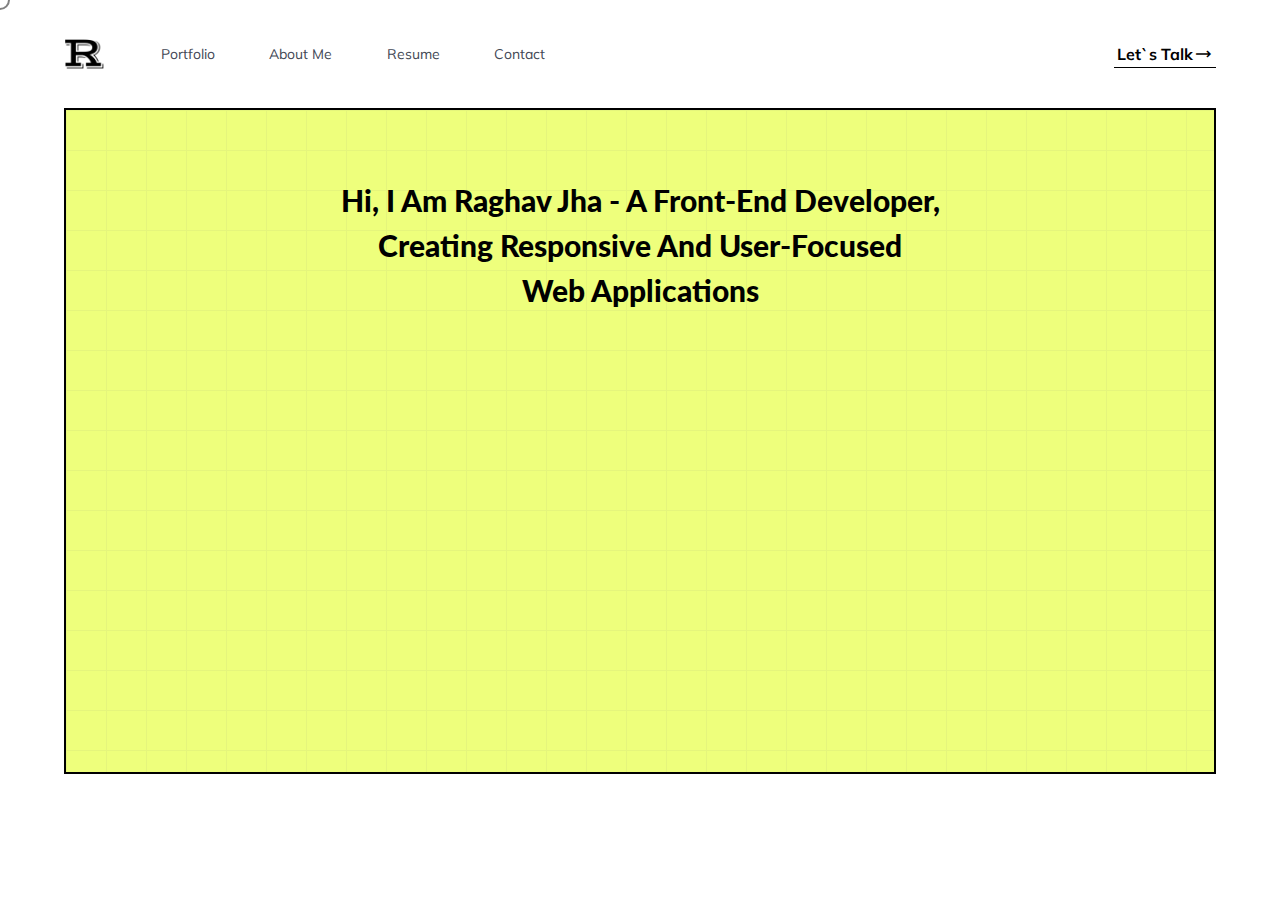
==== index.html @ bc1d254d "portfolio" ====
<!DOCTYPE html>
<html lang="en">
  <head>
    <meta charset="UTF-8" />
    <meta name="viewport" content="width=device-width, initial-scale=1.0" />
    <link rel="preconnect" href="https://fonts.googleapis.com" />
    <link rel="preconnect" href="https://fonts.gstatic.com" crossorigin />
    <link
      href="https://fonts.googleapis.com/css2?family=Danfo&family=Noto+Sans+JP:wght@100..900&family=Pacifico&family=Teko:wght@300..700&display=swap"
      rel="stylesheet"
    />
    <link rel="preconnect" href="https://fonts.googleapis.com" />
    <link rel="preconnect" href="https://fonts.gstatic.com" crossorigin />
    <link
      href="https://fonts.googleapis.com/css2?family=Danfo&family=Lato:ital,wght@0,100;0,300;0,400;0,700;0,900;1,100;1,300;1,400;1,700;1,900&family=Mulish:ital,wght@0,200..1000;1,200..1000&family=Noto+Sans+JP:wght@100..900&family=Nunito:ital,wght@0,200..1000;1,200..1000&family=Pacifico&family=Teko:wght@300..700&display=swap"
      rel="stylesheet"
    />
    <link
      rel="stylesheet"
      href="https://fonts.googleapis.com/css2?family=Material+Symbols+Outlined:opsz,wght,FILL,GRAD@20..48,100..700,0..1,-50..200"
    />
    <title>Grid Background</title>
    <link rel="stylesheet" href="style.css" />
  </head>
  <body>
    <!-- <div class="cursor-dot" data-cursor-dot></div> -->
    <div class="cursor-outline" id="cursor-out" data-cursor-outline></div>
    <div class="navbar">
      <img src="r.png" alt="" class="letter" />
      <div class="navContent">
        <div class="navitem">portfolio</div>
        <div class="navitem">about me</div>
        <div class="navitem">resume</div>
        <div class="navitem">contact</div>
      </div>
      <div class="lettalk">
        Let`s Talk<span class="material-symbols-outlined" id="rightArrow">
          trending_flat
        </span>
      </div>
    </div>
    <main>
      <div class="grid-background">
        <div class="meself-flex">
          <div class="meself" id="meself1">
            Hi, I am Raghav Jha - a Front-end Developer,
          </div>
          <div class="meself" id="meself2">
            creating responsive and user-focused
          </div>
          <div class="meself" id="meself3">web applications</div>
        </div>
      </div>
    </main>
    <script src="script.js"></script>
  </body>
</html>
---- style.css ----
*{
  margin: 0;
  padding: 0;
  box-sizing: border-box;
  font-family: "Mulish", sans-serif;
}
::-webkit-scrollbar {
  width: 7px;
  display: none;
}

/* Customize scrollbar track */
::-webkit-scrollbar-track {
  background-color: #050505;
}

/* Customize scrollbar thumb */
::-webkit-scrollbar-thumb {
  background-color: #610C27;
}

/* Customize scrollbar buttons */
::-webkit-scrollbar-button {
  background-color: transparent;
  display: none;
}
html {
  scroll-behavior: smooth;
  cursor: none;
}
body {
  background-color: #ffffff;
  overflow-x: hidden;
}
/* .cursor-dot{
  height: 5px;
  width: 5px;
  background-color:rgba(3, 3, 3, 0.5);
} */
.cursor-outline{
  height: 20px;
  width: 20px;
  border: 2px solid rgba(3, 3, 3, 0.5);
}
.cursor-dot, .cursor-outline {
  position: fixed;
  top: 0;
  left: 0;
  transform: translate(-50%,-50%);
  z-index: 1;
  border-radius: 50%;
  pointer-events: none;
}
.navbar {
  display: flex;
  margin: 0 auto;
  width: 90vw;
  height: 12vh;
  align-items: center;
  justify-content: space-between;
}
.letter {
  height: 30px;
  transition: transform 1s ease-in-out;
}
.letter:hover {
  transform: rotate(360deg);
}
.navContent {
  font-family: "Mulish", sans-serif;
  font-optical-sizing: auto;
  font-size: 14px;
  text-transform: capitalize;
  display: flex;
  justify-content: space-between;
  color: #424855;
  width: 30vw;
  margin-right: 40vw;
}
.lettalk {
  font-family: "Mulish", sans-serif;
  font-optical-sizing: auto;
  font-size: 16px;
  font-weight: 700;
  display: flex;
  align-items: center;
  padding: 3px;
  border-bottom: 1px solid black;
  box-sizing: content-box;
  transition: background-color 1s, color 1s, transform 1s;
}
.lettalk:hover {
  background-color: black;
  color: white;
  transform: scale(1.05);
  box-shadow: 0 4px 6px rgba(0, 0, 0, 0.5);
}
.lettalk:hover ~ #cursor-out {
  color: white;
  background-color: #fff;
}
.material-symbols-outlined{
  font-weight: 400;
  font-size: 20px;
}
.grid-background {
  width: 90vw;
  margin: 0 auto;
  height: 74vh;
  background-color: #eeff7c;
  background-image: linear-gradient(to right, #e5f57c 1px, transparent 1px),
    linear-gradient(to bottom, #e5f57c 1px, transparent 1px);
  /* background: linear-gradient(#d0d070 1px, transparent 1px),
    linear-gradient(90deg, #d0d070 1px, transparent 1px); */
  background-size:40px 40px;
  border: 2px solid black;
}
.meself-flex {
  display: flex;
  flex-direction: column;
  align-items: center;
  margin-top: 8vh;
}
.meself {
  font-family: "Nunito", sans-serif;
  font-family: "Lato", sans-serif;
  /* font-optical-sizing: auto; */
  font-weight: 900;
  font-style: normal;
  text-transform: capitalize;
  font-size: 30px;
  margin-bottom: 1vh;
}
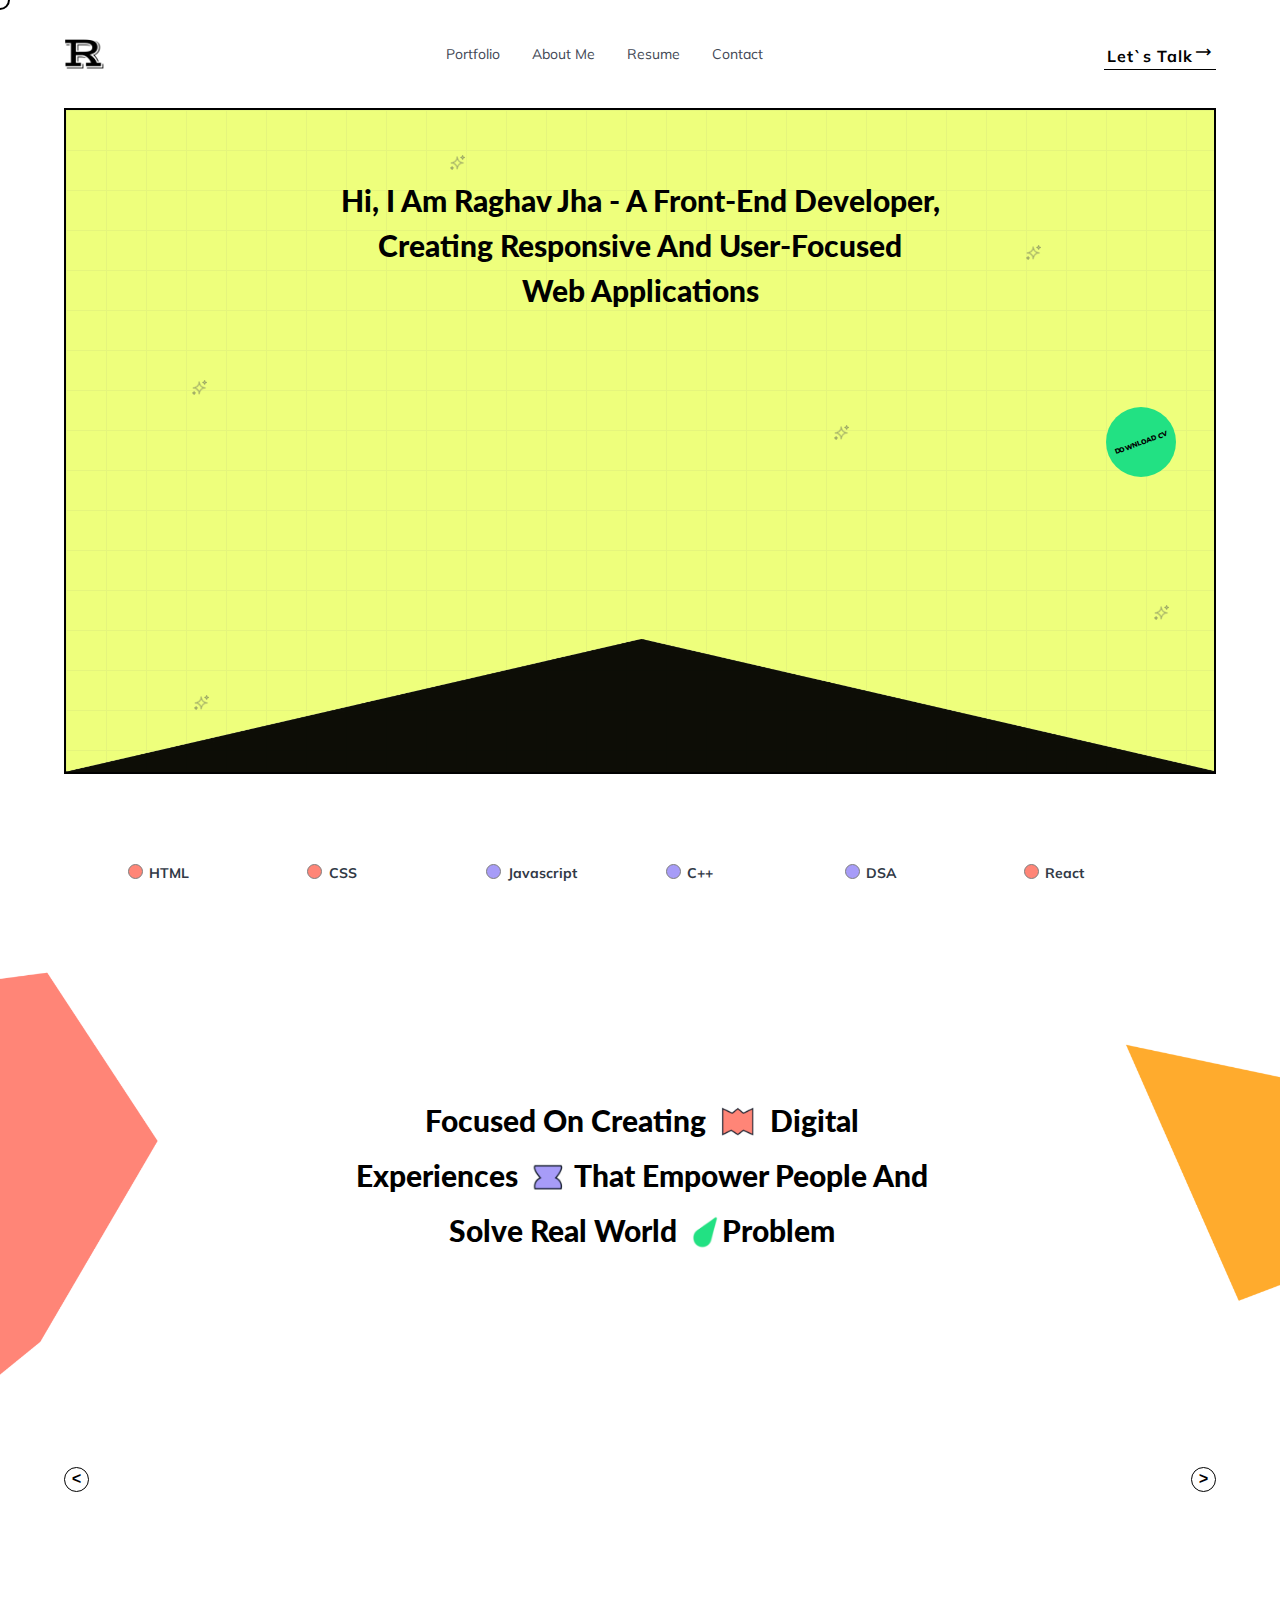
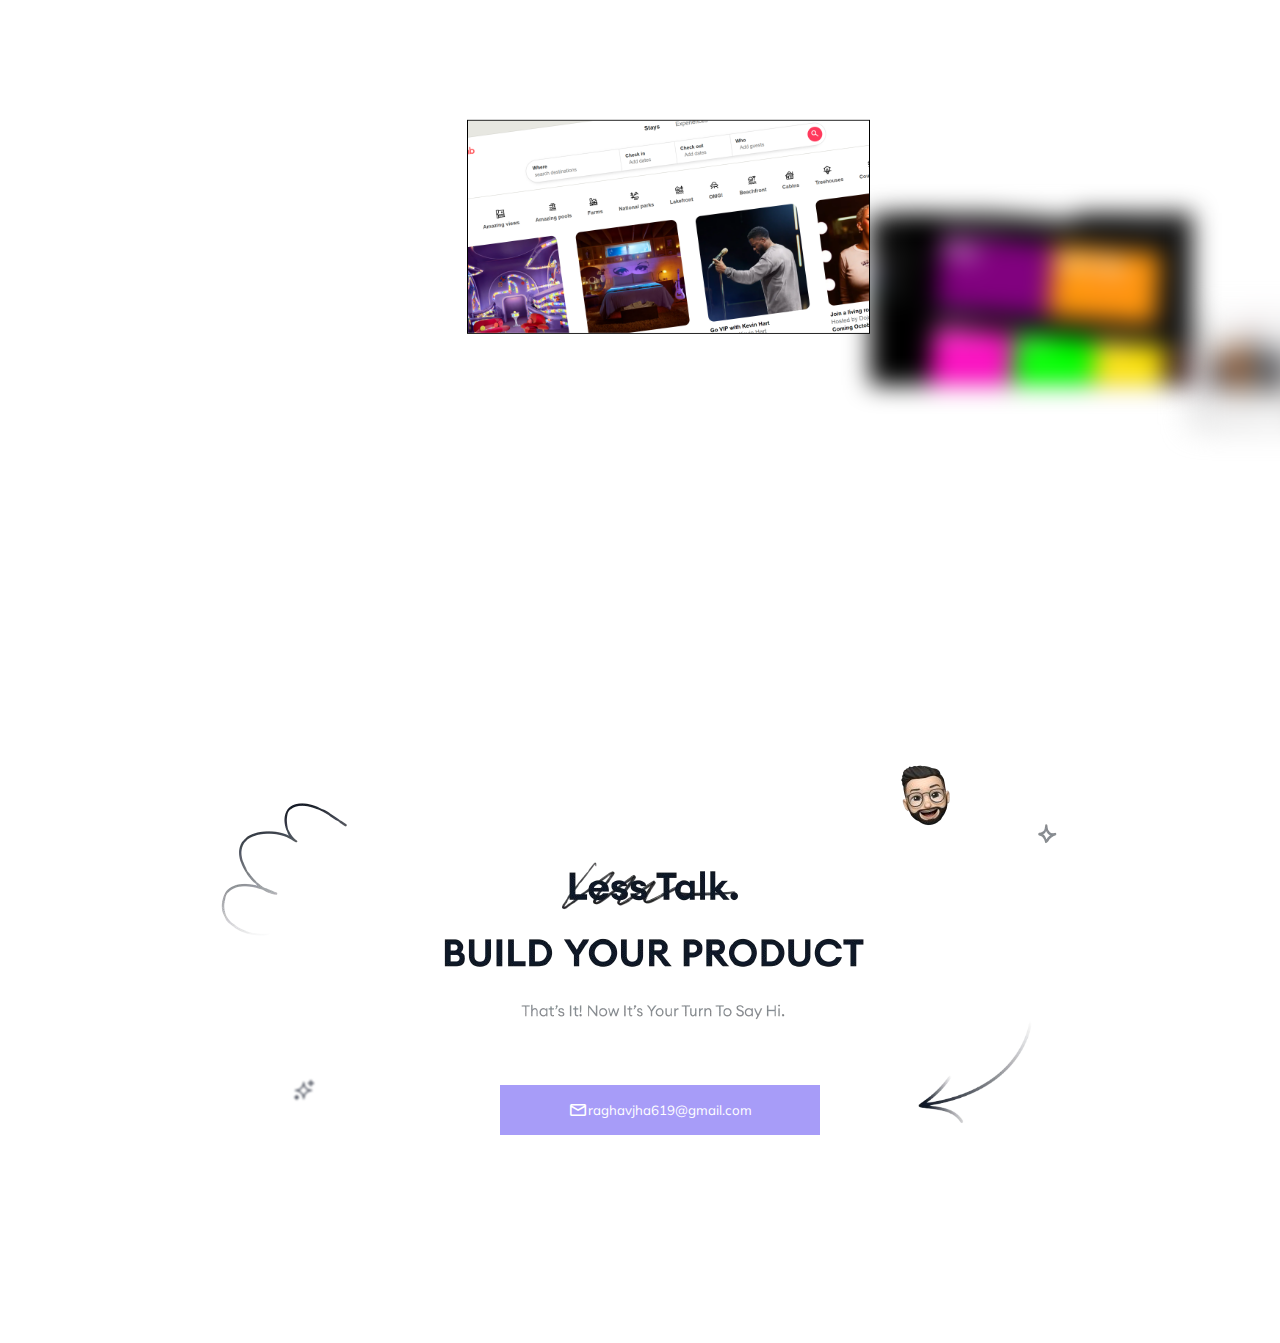
==== commit 97d3a2d7: "complete" ====
--- a/index.html
+++ b/index.html
@@ -20,7 +20,7 @@
       href="https://fonts.googleapis.com/css2?family=Material+Symbols+Outlined:opsz,wght,FILL,GRAD@20..48,100..700,0..1,-50..200"
     />
     <title>Grid Background</title>
-    <link rel="stylesheet" href="style.css" />
+    <link rel="stylesheet" href="istyle.css" />
   </head>
   <body>
     <!-- <div class="cursor-dot" data-cursor-dot></div> -->
@@ -33,10 +33,10 @@
         <div class="navitem">resume</div>
         <div class="navitem">contact</div>
       </div>
-      <div class="lettalk">
+      <div class="lettalk" ><a href="#email">
         Let`s Talk<span class="material-symbols-outlined" id="rightArrow">
           trending_flat
-        </span>
+        </span></a>
       </div>
     </div>
     <main>
@@ -50,8 +50,135 @@
           </div>
           <div class="meself" id="meself3">web applications</div>
         </div>
+        <div class="parent-cv">
+          <div class="cv">DOWNLOAD CV</div>
+        </div>
+        <img src="Star.png" alt="" class="star" id="star1" />
+        <img src="Star.png" alt="" class="star" id="star2" />
+        <img src="Star.png" alt="" class="star" id="star3" />
+        <img src="Star.png" alt="" class="star" id="star4" />
+        <img src="Star.png" alt="" class="star" id="star5" />
+        <img src="Star.png" alt="" class="star" id="star6" />
+        <img src="triangle.png" alt="" class="mountain" />
+      </div>
+
+      <div class="skill">
+        <div class="skillset">
+          <div class="skillcircle" id="HTML"></div>
+          <div class="skillname">HTML</div>
+        </div>
+        <div class="skillset">
+          <div class="skillcircle" id="CSS"></div>
+          <div class="skillname">CSS</div>
+        </div>
+        <div class="skillset">
+          <div class="skillcircle" id="Javascript"></div>
+          <div class="skillname">Javascript</div>
+        </div>
+        <div class="skillset">
+          <div class="skillcircle" id="C++"></div>
+          <div class="skillname">C++</div>
+        </div>
+        <div class="skillset">
+          <div class="skillcircle" id="DSA"></div>
+          <div class="skillname">DSA</div>
+        </div>
+        <div class="skillset">
+          <div class="skillcircle" id="React"></div>
+          <div class="skillname">React</div>
+        </div>
+      </div>
+      <div class="mid-sec">
+        <div class="leftsec">
+          <img src="left.png" alt="" id="block1" />
+        </div>
+        <div class="middesc">
+          <div class="middesc1">
+            focused on creating <img src="1.png" class="midimg" /> digital
+          </div>
+          <div class="middesc1">
+            experiences <img src="2.png" class="midimg" /> that empower people
+            and
+          </div>
+          <div class="middesc1">
+            solve real world <img src="3.png" class="midimg" />problem
+          </div>
+        </div>
+        <div class="rightsec">
+          <img src="right.png" alt="" id="block2" />
+        </div>
+      </div>
+      <div class="carousel">
+        <div class="list">
+          <!-- 1 -->
+          <div class="item">
+            <img src="myntra.png" alt="" class="itemimage"/>
+            <div class="intro">
+              <div class="title">Project</div>
+              <div class="topic">Myntra</div>
+              <div class="desc">"A clone of Myntra's homepage created using HTML and CSS, showcasing a fully responsive design. This project includes a dynamic navigation bar, category sections, and product grid layouts that mimic the user interface and experience of the original Myntra website. It demonstrates proficiency in front-end development and the ability to replicate complex e-commerce layouts."</div>
+            </div>
+          </div>
+          <!-- 2 -->
+          <div class="item">
+            <img src="airbnb.png" alt="" class="itemimage"/>
+            <div class="intro">
+              <div class="title">Project</div>
+              <div class="topic">airbnb</div>
+              <div class="desc">"A clone of Airbnb's landing page created using HTML and CSS, featuring a responsive design with a clean navigation bar, property listings grid, and interactive UI elements. This project demonstrates front-end development skills in structuring and styling web content to closely resemble the original Airbnb interface."</div>
+            </div>
+          </div>
+          <!-- 3 -->
+          <div class="item">
+            <img src="spotify.png" alt="" class="itemimage"/>
+            <div class="intro">
+              <div class="title">Project</div>
+              <div class="topic">Spotify</div>
+              <div class="desc">"A clone of Spotify's homepage developed with HTML and CSS, featuring a sleek, responsive design that mirrors the streaming platform's interface. This project includes a navigation bar, music categories, and playlist layouts, replicating the look and feel of Spotify's web application. It highlights skills in front-end development, focusing on pixel-perfect design and responsive layout techniques to create a user-friendly music streaming interface."</div>
+            </div>
+          </div>
+          <!-- 4 -->
+          <div class="item">
+            <img src="myntra.png" alt="" class="itemimage"/>
+            <div class="intro">
+              <div class="title">Project</div>
+              <div class="topic">Myntra</div>
+              <div class="desc">"A clone of Myntra's homepage created using HTML and CSS, showcasing a fully responsive design. This project includes a dynamic navigation bar, category sections, and product grid layouts that mimic the user interface and experience of the original Myntra website. It demonstrates proficiency in front-end development and the ability to replicate complex e-commerce layouts."</div>
+            </div>
+          </div>
+          <!-- 5 -->
+          <div class="item">
+            <img src="weather.png" alt="" class="itemimage"/>
+            <div class="intro">
+              <div class="title">Project</div>
+              <div class="topic">Weather</div>
+              <div class="desc">"A simple weather app created with HTML, CSS, and JavaScript that fetches real-time weather data based on user input. The app displays current temperature, weather conditions, and other essential details with a clean, responsive interface. This project demonstrates API integration, dynamic content updates, and responsive design skills, offering a practical example of front-end development and JavaScript functionality in action."</div>
+            </div>
+          </div>
+        </div>
+        <!-- arrows -->
+        <div class="arrows">
+          <button id="prev"><</button>
+          <button id="next">></button>
+        </div>
       </div>
     </main>
-    <script src="script.js"></script>
+    <footer>
+      <div class="footerflex">
+
+        <img src="footer.png" alt="" class="footerimage">
+        <div class="footerhorizontalflex">
+          <img src="Star.png" alt="" class="starimg">
+          <button class="email" id="email">
+            <span class="material-symbols-outlined" id="mailicon">
+              mail
+              </span>
+            raghavjha619@gmail.com
+          </button>
+          <img src="funkyarrow.png" alt="" class="funkyarrow">
+        </div>
+      </div>
+    </footer>
+    <script src="iscript.js"></script>
   </body>
 </html>
--- a/istyle.css
+++ b/istyle.css
@@ -0,0 +1,568 @@
+* {
+  margin: 0;
+  padding: 0;
+  box-sizing: border-box;
+  font-family: "Mulish", sans-serif;
+}
+:root {
+  --item1-transform: translate(-100%, 5%) scale(1.5);
+  --item1-filter: blur(30px);
+  --item1-z-index: 11;
+  --item1-pointer-events: none;
+  --item1-opacity: 0;
+
+  --item2-transform: translate(0, 0) scale(1);
+  --item2-filter: blur(0px);
+  --item2-z-index: 10;
+  --item2-pointer-events: none;
+  --item2-opacity: 1;
+
+  --item3-transform: translate(50%, 10%) scale(0.8);
+  --item3-filter: blur(15px);
+  --item3-z-index: 8;
+  --item3-pointer-events: none;
+  --item3-opacity: 1;
+
+  --item4-transform: translate(90%, 20%) scale(0.5);
+  --item4-filter: blur(30px);
+  --item4-z-index: 7;
+  --item4-pointer-events: none;
+  --item4-opacity: 1;
+
+  --item5-transform: translate(120%, 30%) scale(0.3);
+  --item5-filter: blur(40px);
+  --item5-z-index: 6;
+  --item5-pointer-events: none;
+  --item5-opacity: 0;
+}
+::-webkit-scrollbar {
+  width: 7px;
+  display: none;
+}
+/* Customize scrollbar track */
+::-webkit-scrollbar-track {
+  background-color: #050505;
+}
+
+/* Customize scrollbar thumb */
+::-webkit-scrollbar-thumb {
+  background-color: #610c27;
+}
+
+/* Customize scrollbar buttons */
+::-webkit-scrollbar-button {
+  background-color: transparent;
+  display: none;
+}
+html {
+  scroll-behavior: smooth;
+  cursor: none;
+}
+body {
+  background-color: #ffffff;
+  overflow-x: hidden;
+}
+/* .cursor-dot{
+  height: 5px;
+  width: 5px;
+  background-color:rgba(3, 3, 3, 0.5);
+} */
+.cursor-outline {
+  height: 20px;
+  width: 20px;
+  border: 2px solid #000000;
+  transition: border-color 1s;
+}
+.cursor-dot,
+.cursor-outline {
+  position: fixed;
+  top: 0;
+  left: 0;
+  transform: translate(-50%, -50%);
+  z-index: 1;
+  border-radius: 50%;
+  pointer-events: none;
+}
+.navbar {
+  display: flex;
+  margin: 0 auto;
+  width: 90vw;
+  height: 12vh;
+  align-items: center;
+  justify-content: space-between;
+}
+.letter {
+  height: 30px;
+  transition: transform 1s ease-in-out;
+}
+.letter:hover {
+  transform: rotate(360deg);
+}
+.navContent {
+  font-family: "Mulish", sans-serif;
+  font-optical-sizing: auto;
+  font-size: 14px;
+  text-transform: capitalize;
+  display: flex;
+  justify-content: space-between;
+  color: #424855;
+  gap: 2rem;
+  /* margin-right: 40vw; */
+}
+.lettalk {
+  font-family: "Mulish", sans-serif;
+  font-optical-sizing: auto;
+  font-size: 16px;
+  font-weight: 700;
+  display: flex;
+  align-items: center;
+  padding: 3px;
+  border-bottom: 1px solid black;
+  box-sizing: content-box;
+  transition: background-color 1s, color 1s, transform 1s;
+  letter-spacing: 1px;
+}
+.lettalk:hover {
+  background-color: black;
+  color: white;
+  transform: scale(1.05);
+  box-shadow: 0 4px 6px rgba(0, 0, 0, 0.5);
+}
+a{
+  text-decoration: none;
+  color: #000000;
+}
+a:hover{
+  text-decoration: none;
+  color: #ffffff;
+}
+/* .lettalk:hover ~ #cursor-out {
+  background-color: white; 
+  border-color: white; 
+} */
+
+.material-symbols-outlined {
+  font-weight: 400;
+  font-size: 20px;
+}
+.grid-background {
+  position: relative;
+  width: 90vw;
+  margin: 0 auto;
+  margin-bottom: 10vh;
+  height: 74vh;
+  background-color: #eeff7c;
+  background-image: linear-gradient(to right, #e5f57c 1px, transparent 1px),
+    linear-gradient(to bottom, #e5f57c 1px, transparent 1px);
+  /* background: linear-gradient(#d0d070 1px, transparent 1px),
+    linear-gradient(90deg, #d0d070 1px, transparent 1px); */
+  background-size: 40px 40px;
+  border: 2px solid black;
+  transition: box-shadow 1s;
+  overflow: hidden;
+}
+.grid-background:hover {
+  box-shadow: 0 4px 10px rgba(0, 0, 0, 0.3);
+}
+.star {
+  height: 15px;
+  opacity: 0.5;
+  position: absolute;
+}
+#star1 {
+  top: 30vh;
+  left: 14vh;
+}
+#star2 {
+  top: 5vh;
+  left: 30vw;
+}
+#star3 {
+  top: 65vh;
+  left: 10vw;
+}
+#star4 {
+  top: 15vh;
+  left: 75vw;
+}
+#star5 {
+  top: 55vh;
+  left: 85vw;
+}
+#star6 {
+  top: 35vh;
+  left: 60vw;
+}
+.mountain {
+  opacity: 0.95;
+  height: 15vh;
+  width: 100%;
+  position: absolute;
+  bottom: 0;
+}
+.meself-flex {
+  display: flex;
+  flex-direction: column;
+  align-items: center;
+  margin-top: 8vh;
+}
+.meself {
+  font-family: "Lato", sans-serif;
+  /* font-optical-sizing: auto; */
+  font-weight: 900;
+  font-style: normal;
+  text-transform: capitalize;
+  font-size: 30px;
+  margin-bottom: 1vh;
+}
+.parent-cv {
+  position: relative;
+  top: 10vh;
+  float: right;
+  margin-right: 3vw;
+  height: 70px;
+  width: 70px;
+  border-radius: 50%;
+  background-color: #22e183;
+  display: flex;
+  align-items: center;
+  justify-content: center;
+}
+.cv {
+  text-align: center;
+  font-size: 7px;
+  font-weight: 900;
+  transform: rotate(-20deg);
+}
+
+.skill {
+  display: flex;
+  justify-content: space-between;
+  width: 80vw;
+  margin: 3vh 10vw 3vh 10vw;
+  font-family: "Nunito", "Lato", sans-serif;
+  color: #313946;
+  font-size: 14px;
+  font-weight: 700;
+}
+.skillcircle {
+  /* background-color: #ee0b0b; */
+  height: 15px;
+  width: 15px;
+  border-radius: 50%;
+  border: 1px solid #808080;
+  margin-right: 0.5vw;
+}
+.skillset {
+  width: 10vw;
+  display: flex;
+  min-width: 90px;
+}
+.mid-sec {
+  display: flex;
+  align-items: center;
+  width: 100vw;
+  height: 45vh;
+  justify-content: space-between;
+  margin: 10vh 0;
+}
+.middesc {
+  display: flex;
+  flex-direction: column;
+  align-items: center;
+  justify-content: center;
+}
+.middesc1 {
+  font-family: "Lato", sans-serif;
+  /* font-optical-sizing: auto; */
+  font-weight: 900;
+  font-style: normal;
+  text-transform: capitalize;
+  font-size: 30px;
+  margin-bottom: 1vh;
+}
+.midimg {
+  height: 40px;
+  position: relative;
+  top: 10px;
+}
+#block1 {
+  height: 45vh;
+}
+#block2 {
+  height: 30vh;
+}
+
+/* carousel   */
+
+.carousel {
+  width: 100vw;
+  height: 100vh;
+  position: relative;
+  /* background-color: #dde7b5; */
+  /* margin-bottom: 5vh; */
+}
+.carousel .list {
+  position: absolute;
+  width: 90vw;
+  height: 80%;
+  top: 0;
+  left: 50%;
+  transform: translateX(-50%);
+}
+.carousel .list .item {
+  position: absolute;
+  width: 70%;
+  height: 100%;
+  top: 0;
+  left: 0;
+  font-size: 15px;
+  opacity: 0;
+}
+.carousel .list .item .itemimage {
+  width: 50%;
+  position: absolute;
+  top: 50%;
+  transform: translateY(-50%);
+  right: 0;
+  border: 1px solid black;
+}
+.carousel .list .item .intro {
+  position: absolute;
+  top: 50%;
+  transform: translateY(-50%);
+  width: 300px;
+  pointer-events: none;
+}
+.carousel .list .item:nth-child(2) {
+  opacity: 1;
+  pointer-events: auto;
+  transition: opacity 0.5s;
+}
+/* .carousel .list .item:nth-child(2) {
+  opacity: 1;
+  pointer-events: auto;
+  transition: opacity 0.5s;
+} */
+.carousel .list .item:nth-child(n + 5) {
+  opacity: 0;
+  pointer-events: none;
+}
+
+.carousel .list .item:nth-child(2) {
+  opacity: 1;
+  transform: translate(0, 0);
+  filter: blur(0);
+  z-index: 10;
+}
+.carousel .list .item:nth-child(1) {
+  transform: var(--item1-transform);
+  filter: var(--item1-filter);
+  z-index: var(--item1-z-index);
+  pointer-events: var(--item1-pointer-events);
+  opacity: var(--item1-opacity);
+}
+.carousel .list .item:nth-child(3) {
+  transform: var(--item3-transform);
+  filter: var(--item3-filter);
+  z-index: var(--item3-z-index);
+  opacity: var(--item3-opacity);
+}
+.carousel .list .item:nth-child(4) {
+  transform: var(--item4-transform);
+  filter: var(--item4-filter);
+  z-index: var(--item4-z-index);
+  opacity: var(--item4-opacity);
+}
+.carousel .list .item:nth-child(5) {
+  transform: var(--item5-transform);
+  filter: var(--item5-filter);
+  z-index: var(--item5-z-index);
+  opacity: var(--item5-opacity);
+  pointer-events: none;
+}
+.carousel .arrows {
+  position: absolute;
+  /* bottom: 10px; */
+  width: 90%;
+  left: 50%;
+  transform: translateX(-50%);
+  display: flex;
+  justify-content: space-between;
+  align-items: center;
+}
+.carousel .arrows #prev,
+.arrows #next {
+  width: 25px;
+  height: 25px;
+  border: 1px solid black;
+  border-radius: 50%;
+  background-color: transparent;
+  font-family: monospace;
+  font-size: large;
+  font-weight: bold;
+}
+.carousel .list .item .intro .title {
+  font-size: 2em;
+  line-height: 0.8em;
+}
+.carousel .list .item .intro .topic {
+  font-size: 4em;
+  text-transform: capitalize;
+  font-weight: 500;
+}
+.carousel .list .item .intro .desc {
+  font-size: small;
+}
+.carousel .list .item .intro .title,
+.carousel .list .item .intro .desc,
+.carousel .list .item .intro .topic {
+  opacity: 0;
+  animation: showcontent 0.5s 0.7s ease-in-out 1 forwards;
+}
+@keyframes showcontent {
+  from {
+    transform: translateY(50px);
+    filter: blur(30px);
+  }
+  to {
+    transform: translateY(0);
+    filter: blur(0);
+    opacity: 1;
+  }
+}
+.carousel .list .item .intro .topic {
+  animation-delay: 0.9s;
+}
+.carousel .list .item .intro .desc {
+  animation-delay: 1.1s;
+}
+
+
+
+/* next click effect */
+
+.carousel.next .list .item:nth-child(1) {
+  animation: positionitem2 0.5s ease-in-out 1 forwards;
+}
+.carousel.next .list .item:nth-child(2) {
+  animation: positionitem3 0.7s ease-in-out 1 forwards;
+}
+.carousel.next .list .item:nth-child(3) {
+  animation: positionitem4 0.9s ease-in-out 1 forwards;
+}
+.carousel.next .list .item:nth-child(4) {
+  animation: positionitem5 1.1s ease-in-out 1 forwards;
+}
+.carousel.next .list .item:nth-child(5) {
+  animation: positionitem1 1.3s ease-in-out 1 forwards;
+}
+@keyframes positionitem2 {
+  from {
+    opacity: 1;
+    transform: translate(0, 0);
+    filter: blur(0);
+    z-index: 10;
+  }
+}
+@keyframes positionitem3 {
+  from {
+    transform: var(--item3-transform);
+    filter: var(--item3-filter);
+    z-index: var(--item3-z-index);
+    opacity: var(--item3-opacity);
+  }
+}
+@keyframes positionitem4 {
+  from {
+    transform: var(--item4-transform);
+    filter: var(--item4-filter);
+    z-index: var(--item4-z-index);
+    opacity: var(--item4-opacity);
+  }
+}
+@keyframes positionitem5 {
+  from {
+    transform: var(--item5-transform);
+    filter: var(--item5-filter);
+    z-index: var(--item5-z-index);
+    opacity: var(--item5-opacity);
+    pointer-events: none;
+  }
+}
+@keyframes positionitem1 {
+  from {
+    transform: var(--item1-transform);
+    filter: var(--item1-filter);
+    z-index: var(--item1-z-index);
+    pointer-events: var(--item1-pointer-events);
+    opacity: var(--item1-opacity);
+  }
+}
+.carousel.prev .list .item:nth-child(1) {
+  animation: positionitem5 0.5s ease-in-out 1 forwards;
+}
+.carousel.prev .list .item:nth-child(2) {
+  animation: positionitem1 0.7s ease-in-out 1 forwards;
+}
+.carousel.prev .list .item:nth-child(3) {
+  animation: positionitem2 0.9s ease-in-out 1 forwards;
+}
+.carousel.prev .list .item:nth-child(4) {
+  animation: positionitem3 1.1s ease-in-out 1 forwards;
+}
+.carousel.prev .list .item:nth-child(5) {
+  animation: positionitem4 1.3s ease-in-out 1 forwards;
+}
+
+
+/* footer */
+
+.footerflex{
+  display: flex;
+  flex-direction: column;
+  align-items: center;
+  align-content: center;
+  justify-content: center;
+  height: 64vh;
+  position: relative;
+  margin: 0 5vw;
+  top: -10vh;
+}
+.footerhorizontalflex{
+  display: flex;
+  width: 100%;
+  /* justify-content: center; */
+  align-items: center;
+  margin: 0 5vw;
+  /* gap: 3vw; */
+}
+.email{
+  position: relative;
+  height: 50px;
+  width: 25vw;
+  left: 50%;
+  transform: translateX(-50%);
+  cursor: none;   
+  border: 0;
+  background-color: #a79cf8;
+  color: #ffffff;
+  display: flex;
+  align-items: center;
+  justify-content: center;
+}
+.starimg{
+  position: relative;
+  left: 20%;
+  bottom: 20px;
+  height: 20px;
+  filter: blur(0.8px);
+}
+.funkyarrow{
+  height: 15vh;
+  transform: translateY(-50%);
+  position: relative;
+  left: 50%;
+  bottom: 40px;
+  transform: translateX(-50%);
+}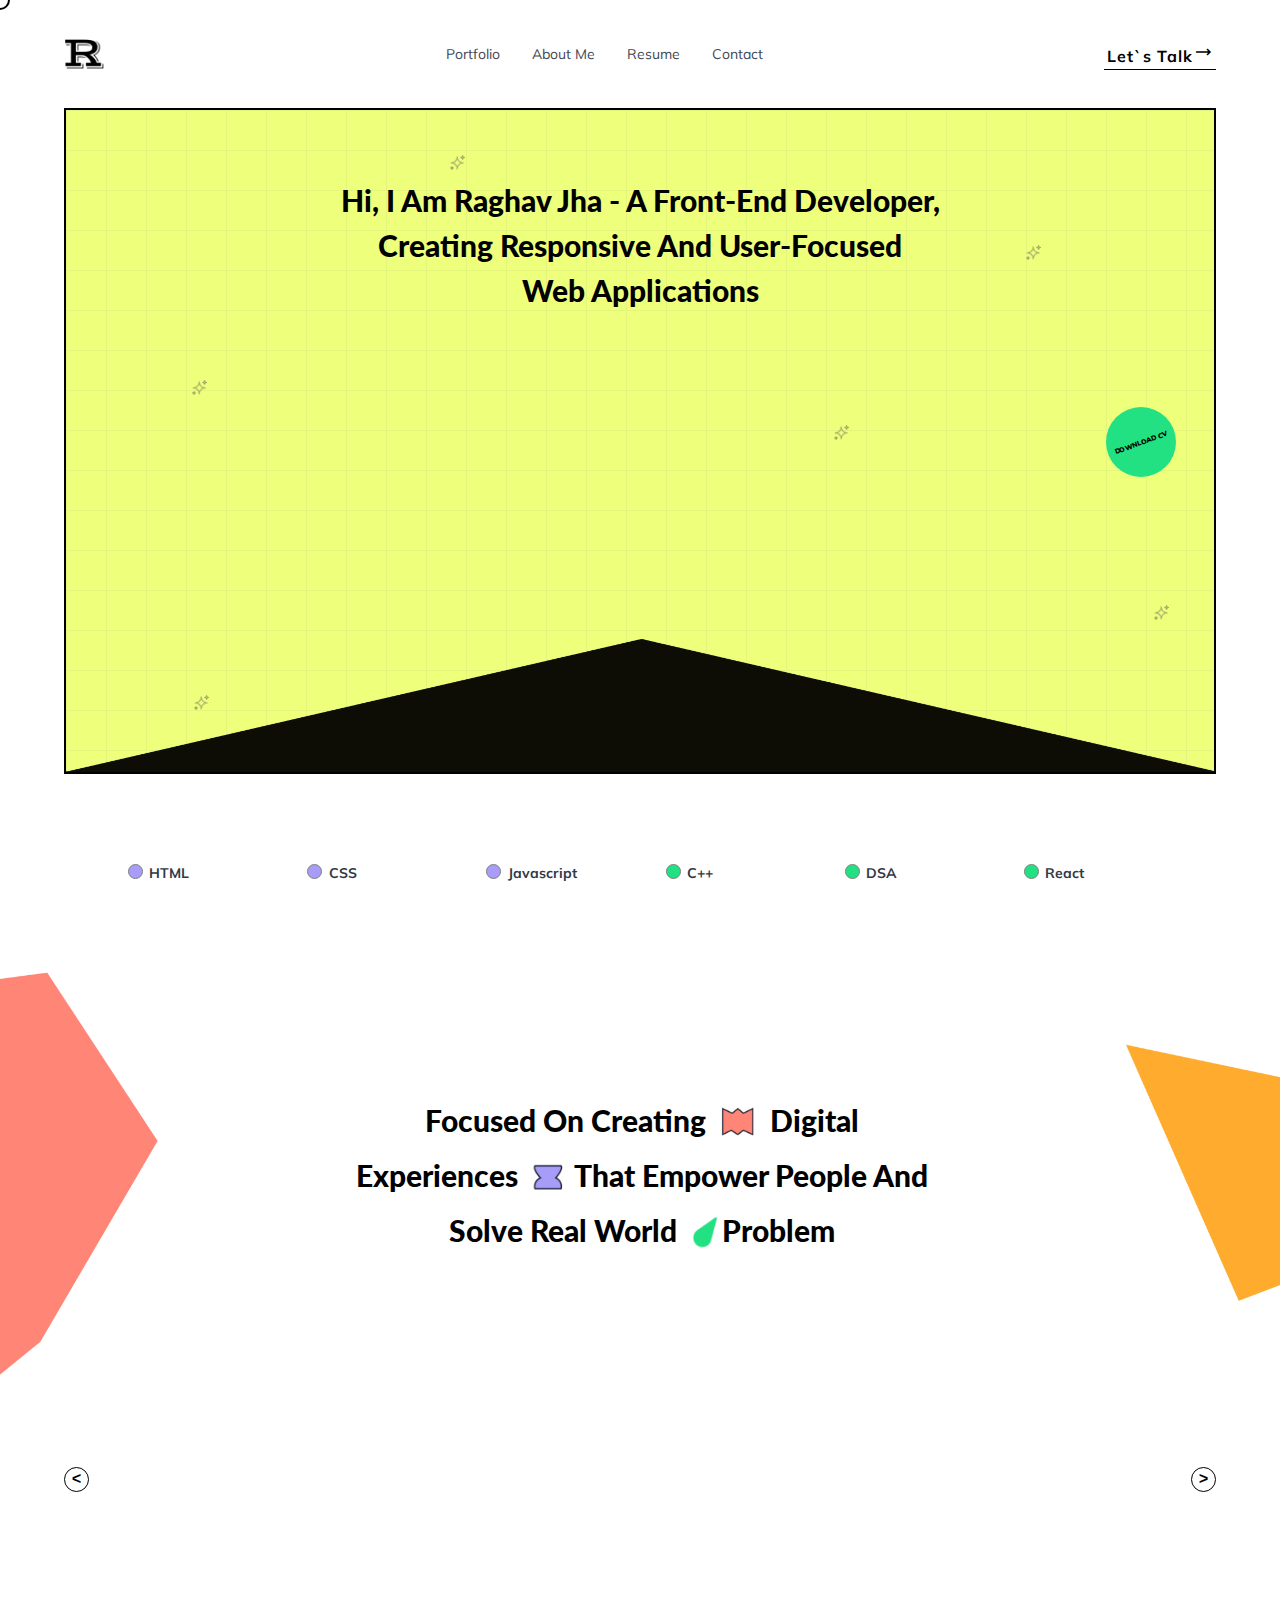
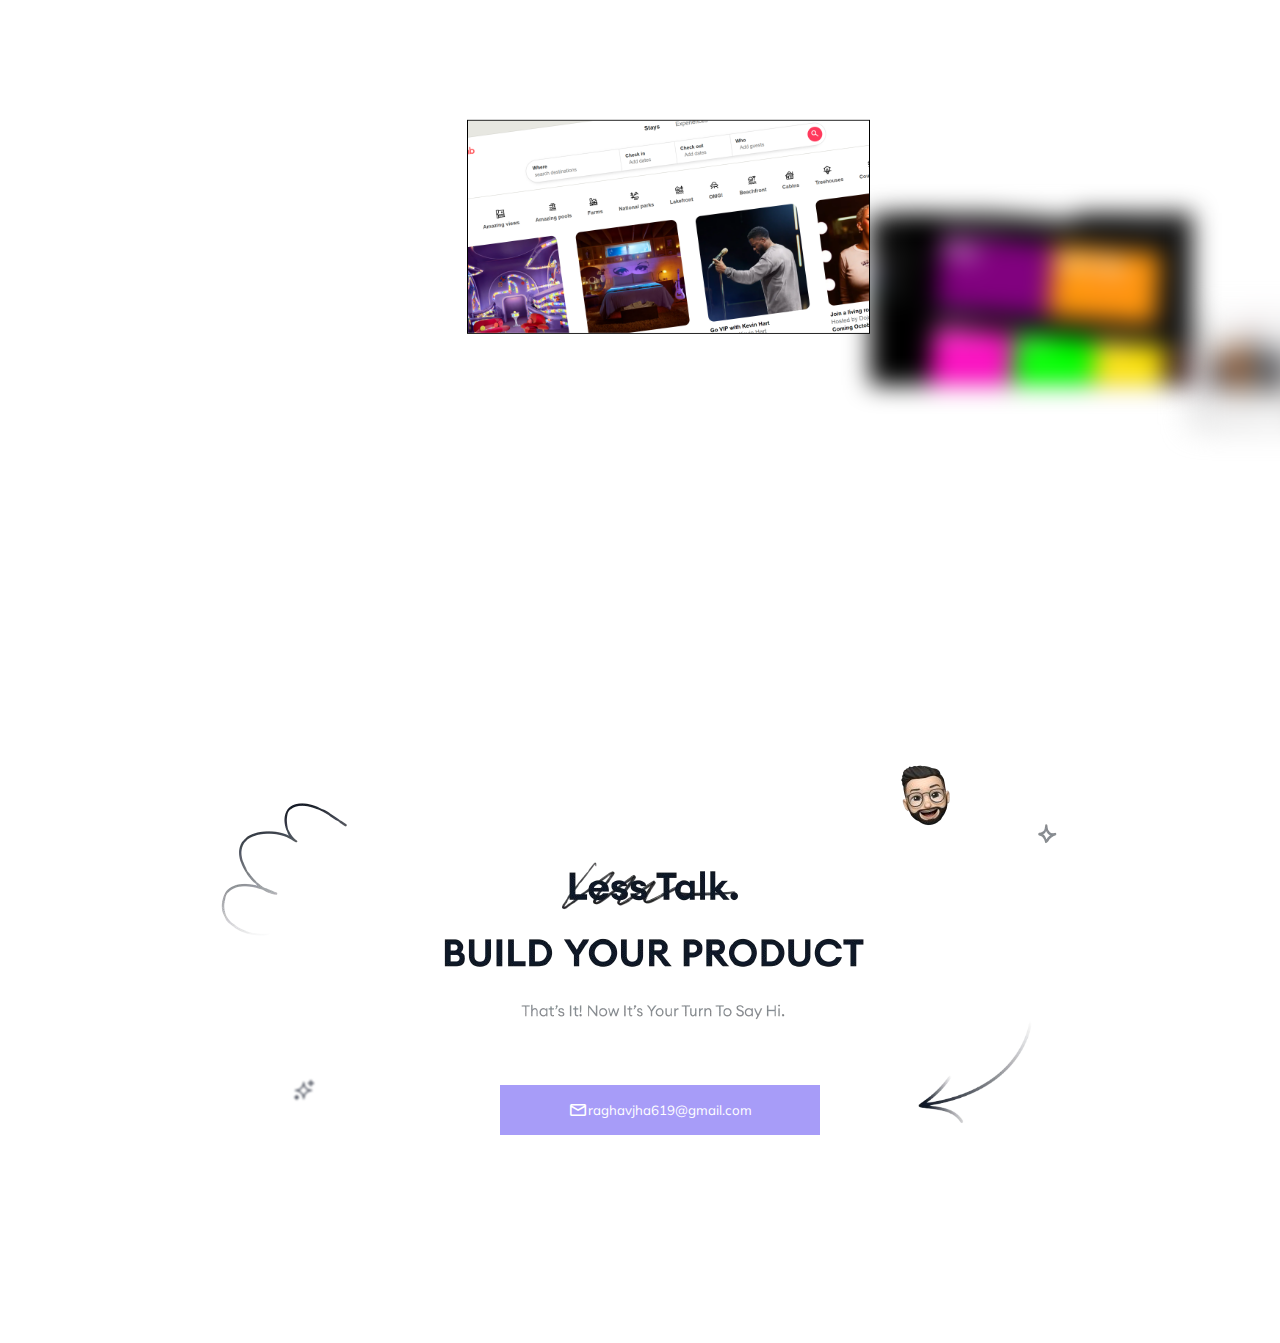
==== commit 18a04029: "minor bugs fixed" ====
--- a/index.html
+++ b/index.html
@@ -20,6 +20,7 @@
       href="https://fonts.googleapis.com/css2?family=Material+Symbols+Outlined:opsz,wght,FILL,GRAD@20..48,100..700,0..1,-50..200"
     />
     <title>Grid Background</title>
+    <link rel="stylesheet" href="style.css" />
     <link rel="stylesheet" href="istyle.css" />
   </head>
   <body>
@@ -53,13 +54,13 @@
         <div class="parent-cv">
           <div class="cv">DOWNLOAD CV</div>
         </div>
-        <img src="Star.png" alt="" class="star" id="star1" />
-        <img src="Star.png" alt="" class="star" id="star2" />
-        <img src="Star.png" alt="" class="star" id="star3" />
-        <img src="Star.png" alt="" class="star" id="star4" />
-        <img src="Star.png" alt="" class="star" id="star5" />
-        <img src="Star.png" alt="" class="star" id="star6" />
-        <img src="triangle.png" alt="" class="mountain" />
+        <img src="images/Star.png" alt="" class="star" id="star1" />
+        <img src="images/Star.png" alt="" class="star" id="star2" />
+        <img src="images/Star.png" alt="" class="star" id="star3" />
+        <img src="images/Star.png" alt="" class="star" id="star4" />
+        <img src="images/Star.png" alt="" class="star" id="star5" />
+        <img src="images/Star.png" alt="" class="star" id="star6" />
+        <img src="images/triangle.png" alt="" class="mountain" />
       </div>
 
       <div class="skill">
@@ -90,29 +91,29 @@
       </div>
       <div class="mid-sec">
         <div class="leftsec">
-          <img src="left.png" alt="" id="block1" />
+          <img src="images/left.png" alt="" id="block1" />
         </div>
         <div class="middesc">
           <div class="middesc1">
-            focused on creating <img src="1.png" class="midimg" /> digital
+            focused on creating <img src="images/1.png" class="midimg" /> digital
           </div>
           <div class="middesc1">
-            experiences <img src="2.png" class="midimg" /> that empower people
+            experiences <img src="images/2.png" class="midimg" /> that empower people
             and
           </div>
           <div class="middesc1">
-            solve real world <img src="3.png" class="midimg" />problem
+            solve real world <img src="images/3.png" class="midimg" />problem
           </div>
         </div>
         <div class="rightsec">
-          <img src="right.png" alt="" id="block2" />
+          <img src="images/right.png" alt="" id="block2" />
         </div>
       </div>
       <div class="carousel">
         <div class="list">
           <!-- 1 -->
           <div class="item">
-            <img src="myntra.png" alt="" class="itemimage"/>
+            <img src="images/myntra.png" alt="" class="itemimage"/>
             <div class="intro">
               <div class="title">Project</div>
               <div class="topic">Myntra</div>
@@ -121,7 +122,7 @@
           </div>
           <!-- 2 -->
           <div class="item">
-            <img src="airbnb.png" alt="" class="itemimage"/>
+            <img src="images/airbnb.png" alt="" class="itemimage"/>
             <div class="intro">
               <div class="title">Project</div>
               <div class="topic">airbnb</div>
@@ -130,7 +131,7 @@
           </div>
           <!-- 3 -->
           <div class="item">
-            <img src="spotify.png" alt="" class="itemimage"/>
+            <img src="images/spotify.png" alt="" class="itemimage"/>
             <div class="intro">
               <div class="title">Project</div>
               <div class="topic">Spotify</div>
@@ -139,7 +140,7 @@
           </div>
           <!-- 4 -->
           <div class="item">
-            <img src="myntra.png" alt="" class="itemimage"/>
+            <img src="images/myntra.png" alt="" class="itemimage"/>
             <div class="intro">
               <div class="title">Project</div>
               <div class="topic">Myntra</div>
@@ -148,7 +149,7 @@
           </div>
           <!-- 5 -->
           <div class="item">
-            <img src="weather.png" alt="" class="itemimage"/>
+            <img src="images/weather.png" alt="" class="itemimage"/>
             <div class="intro">
               <div class="title">Project</div>
               <div class="topic">Weather</div>
@@ -166,16 +167,16 @@
     <footer>
       <div class="footerflex">
 
-        <img src="footer.png" alt="" class="footerimage">
+        <img src="images/footer.png" alt="" class="footerimage">
         <div class="footerhorizontalflex">
-          <img src="Star.png" alt="" class="starimg">
+          <img src="images/Star.png" alt="" class="starimg">
           <button class="email" id="email">
             <span class="material-symbols-outlined" id="mailicon">
               mail
               </span>
             raghavjha619@gmail.com
           </button>
-          <img src="funkyarrow.png" alt="" class="funkyarrow">
+          <img src="images/funkyarrow.png" alt="" class="funkyarrow">
         </div>
       </div>
     </footer>
